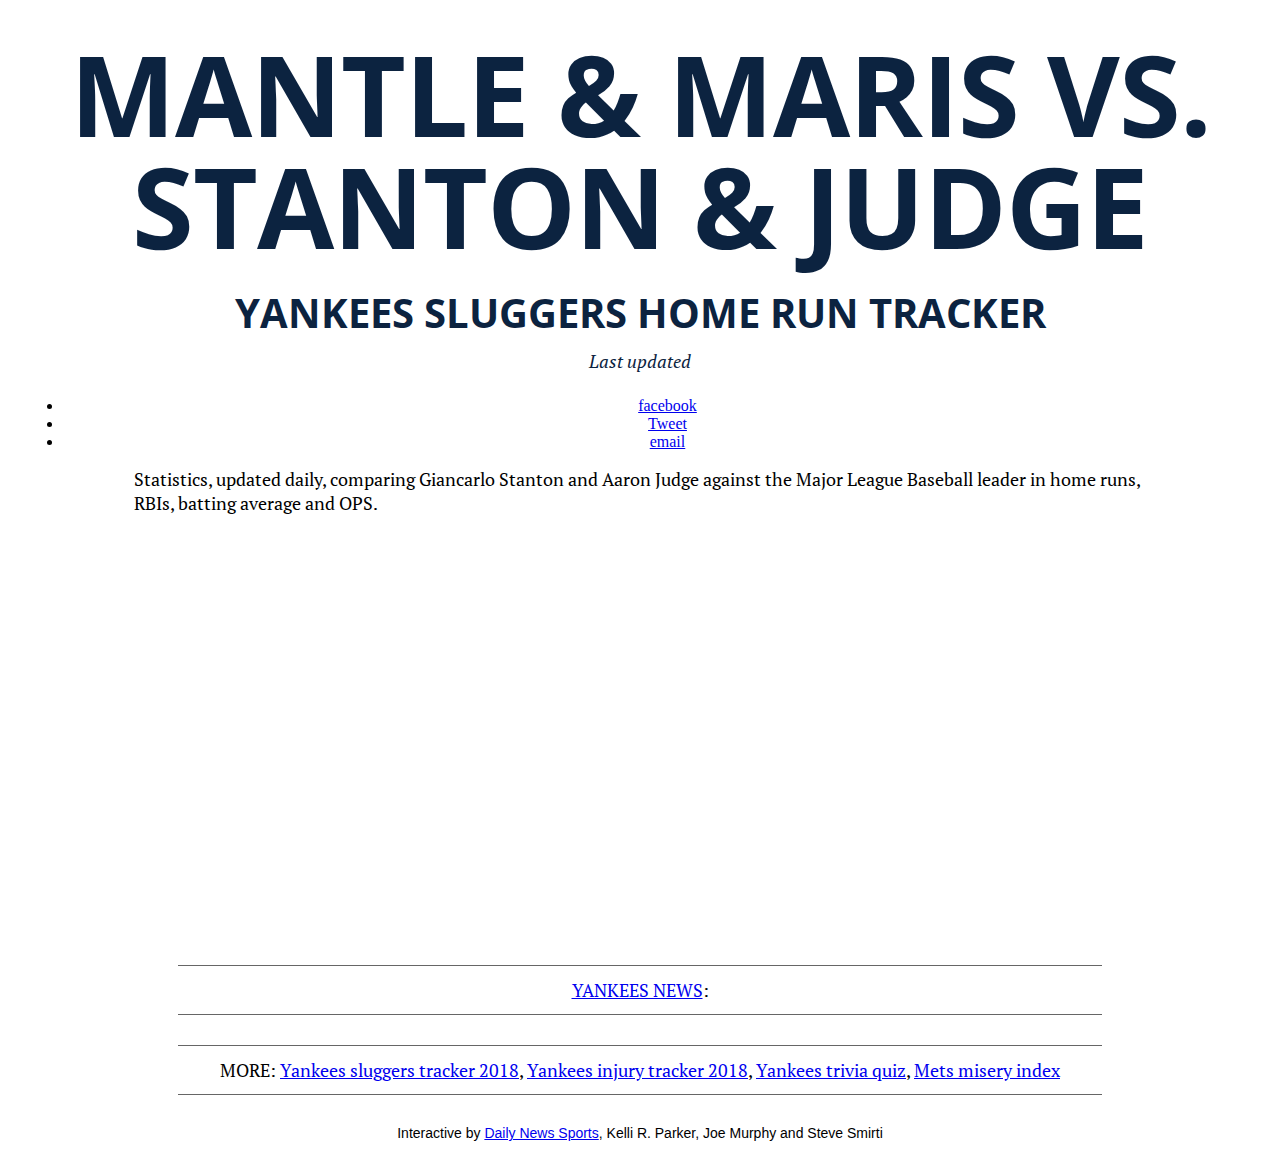
==== www/roger-maris-mickey-mantle-vs-giancarlo-stanton-aaron-judge/index.html @ c8d68eed "Isolate some of the Maris-Mantle-specific caption stuff." ====
<!DOCTYPE HTML>
<html lang="en">
<head>
    <title>Mickey Mantle and Roger Maris vs. Giancarlo Stanton and Aaron Judge: Yankees sluggers home run tracker</title>
    <link rel="icon" type="image/png" href="http://interactive.nydailynews.com/favicons.png">
    <meta charset="utf-8" />
    <meta name="viewport" content="width=device-width,initial-scale=1" />
    <meta name="apple-mobile-web-app-capable" content="yes" />
    <meta name="apple-mobile-web-app-status-bar-style" content="black" />
    <meta name="format-detection" content="telephone=no" />
    <meta http-equiv="X-UA-Compatible" content="IE=Edge" />

    <!-- Titles -->
    <meta property="og:title" content='Mantle and Maris vs. Stanton and Judge' />
    <meta name="twitter:title" content='Mantle and Maris vs. Stanton and Judge' />

    <!-- Descriptions -->
    <meta name="description" content="UPDATED DAILY. Will Aaron Judge and Giancarlo Stanton hit more home runs than Mickey Mantle and Roger Maris combined for in 1961?" />
    <meta property="og:description" content="UPDATED DAILY. Will Aaron Judge and Giancarlo Stanton hit more home runs than Mickey Mantle and Roger Maris combined for in 1961?" />
    <meta name="twitter:description" content="UPDATED DAILY. Will Aaron Judge and Giancarlo Stanton hit more home runs than Mickey Mantle and Roger Maris combined for in 1961?" />

    <!-- KEYWORD -->
    <meta name="keywords" content="Mickey Mantle,Roger Maris,Aaron Judge,Giancarlo Stanton,MLB,New York Yankees,1961 Yankees,home runs" />

    <!-- LINK -->
    <link rel="canonical" href="http://interactive.nydailynews.com/project/yankees-sluggers-tracker/roger-maris-mickey-mantle-vs-giancarlo-stanton-aaron-judge/">
    <meta property="og:url" content="http://interactive.nydailynews.com/project/yankees-sluggers-tracker/roger-maris-mickey-mantle-vs-giancarlo-stanton-aaron-judge/" />
    <meta name="twitter:url" content="http://interactive.nydailynews.com/project/yankees-sluggers-tracker/roger-maris-mickey-mantle-vs-giancarlo-stanton-aaron-judge/" />

    <!-- THUMBNAIL IMAGE-->
    <meta property="og:image" content="http://interactive.nydailynews.com/project/yankees-sluggers-tracker/img/roger-maris-and-mickey-mantle.jpg" />
    <meta name="twitter:image" content="http://interactive.nydailynews.com/project/yankees-sluggers-tracker/img/roger-maris-and-mickey-mantle.jpg" />
    <meta name="twitter:image:alt" content="A composite photo of New York Yankees players Aaron Judge and Giancarlo Stanton with the words 'YANKEES SLUGGERS TRACKER' overlaid." />
    <meta property="og:image:width" content="1024" />
    <meta property="og:image:height" content="512" />

    <!-- PARSELY -->
    <script type="application/ld+json">
        {
            "@context": "http://schema.org",
            "@type": "NewsArticle",
            "headline": "Mantle and Maris vs. Stanton and Judge",
            "url": "http://interactive.nydailynews.com/project/yankees-sluggers-tracker/roger-maris-mickey-mantle-vs-giancarlo-stanton-aaron-judge/",
            "thumbnailUrl": "http://interactive.nydailynews.com/project/yankees-sluggers-tracker/img/roger-maris-and-mickey-mantle.jpg",
            "dateCreated": "2018-06-01T09:00:00Z",
            "articleSection": "Yankees",
            "creator": ["Interactive Project","Joe Murphy"],
            "keywords": ["interactive project","interactive","aaron judge","yankees","sports","giancarlo stanton","mlb","mickey mantle","roger maris"]
        }
    </script>

    <!-- NO NEED TO FILL -->
    <meta name="twitter:card" content="summary_large_image">
    <meta name="twitter:site" content="@nydailynews">
    <meta name="twitter:creator" content="@nydni">
    <meta name="decorator" content="responsive" />
    <meta name="nydn_section" content="NY Daily News" />
    <meta name="msvalidate.01" content="02916AAC0DA8B068EFE01D721E03ED7E" />
    <meta name="p:domain_verify" content="78efe4f5c9935744af497772f68a0ee7" />
    <meta property="fb:app_id" content="107464888913" />
    <meta property="fb:admins" content="1594068001" />
    <meta property="fb:pages" content="268914272540" />
    <meta property="og:type" content="article" />
    <meta property="og:site_name" content="NY Daily News" />
    <meta property="article:publisher" content="https://www.facebook.com/NYDailyNews/" />
    <meta name="localeCountry" content="US"/>
    <meta name="localeLanguage" content="en" />

    <link rel="stylesheet" href="//interactive.nydailynews.com/nydn/c/rh.css">
    <link rel="stylesheet" href="../css/style.css?v2018">
    <link rel="stylesheet" href="../css/emoji.css">
    <link rel="stylesheet" href="//fonts.googleapis.com/css?family=Open+Sans+Condensed:300,700|PT+Serif">
    <script data-main="//interactive.nydailynews.com/nydn/js/rh.js?r=20170405001" src="//interactive.nydailynews.com/nydn/js/require.js?r=2016LIST" defer></script>
    <script src="//assets.adobedtm.com/4fc527d6fda921c80e462d11a29deae2e4cf7514/satelliteLib-c91fdc6ac624c6cbcd50250f79786de339793801.js"></script>
    
    <script>
        var nydn = nydn || {
            "section": "NYDailyNews",
            "subsection": "news",
            "template": "article",
            "revision": "201609014009",
            "bidder": { contains: function() {} },
            "targetPath": document.location.pathname
        };
        var nydnDO = [ { 
            'title':'xxxMantle and Maris vs. Stanton and Judgexxx', 
            'link':'http://interactive.nydailynews.com/project/yankees-sluggers-tracker/roger-maris-mickey-mantle-vs-giancarlo-stanton-aaron-judge/', 
            'p_type':'interactive', 
            'section':'interactive' 
        }];
    </script>
    
    <!-- ADS-START -->
    <script onload="nydn_ads('one');" src="/includes/template/template.js"></script>
    <!-- ADS-END -->

    <script>var nav_params = {section: 'yankees', url: 'http://www.nydailynews.com/sports/baseball/yankees'};</script>
    <script src="/library/vendor-nav/vendor-include.js" defer></script>
</head>

<body id="nydailynews" data-section="nydailynews" data-subsection="NY Daily News">

<!-- SITEHEADER-START -->
<header id="templateheader"></header>
<!-- SITEHEADER-END -->

<!-- CONTENT-START -->
<style>
article {
    background: none;
}
article h1, article h1 + h2, #stats p.datestamp, p.datestamp  {
    color: #0C2340;
}
</style>
<main>
    <article>
        <h1>Mantle &amp; Maris <span>vs.</span> Stanton &amp; Judge</h1>
        <h2>Yankees sluggers home run tracker</h2>
        <p class="datestamp"><em>Last updated <time></time></em></p>
        <div style="margin-left: 15px;">
            <ul class="ra-share" id="ra-share-top" style="text-align: center;">
                <li class="rt-share-f"><a target="_blank" href="https://www.facebook.com/sharer/sharer.php?u=http://interactive.nydailynews.com/project/yankees-sluggers-tracker/roger-maris-mickey-mantle-vs-giancarlo-stanton-aaron-judge/">facebook</a> </li>
                <li class="ra-share-t"> <a target="_blank" href="https://twitter.com/intent/tweet?text=&url=http://interactive.nydailynews.com/project/yankees-sluggers-tracker/roger-maris-mickey-mantle-vs-giancarlo-stanton-aaron-judge/&via=NYDNsports&related=NYDNsports,NYDNi" id="twitterlink">Tweet</a></li>
                <li class="ra-share-e"> <a href="mailto:?subject=Mantle and Maris vs. Stanton and Judge&body=http://interactive.nydailynews.com/project/yankees-sluggers-tracker/roger-maris-mickey-mantle-vs-giancarlo-stanton-aaron-judge/">email</a> </li>
            </ul>
        </div>

        <section id="standalone-chart">
            <p>
                Statistics, updated daily, comparing Giancarlo Stanton and Aaron Judge against the Major League Baseball leader in
                home runs, RBIs, batting average and OPS.
            </p>
            <figure>
                <svg id="daily"></svg>
                <figcaption id="daily-blurb"></figcaption>
            </figure>
        </section>

        <p class="latest-news"><a href="http://www.nydailynews.com/sports/baseball/yankees">YANKEES NEWS</a>: <strong id="latest-news-headline"></strong></p>
        <script onload="document.getElementById('latest-news-headline').innerHTML=hed;" src="//interactive.nydailynews.com/feeds/tag-yankees-1.js"></script>

        <p class="latest-news">
            MORE:
            <a href="../">Yankees sluggers tracker 2018</a>,
            <a href="http://www.nydailynews.com/sports/baseball/yankees/yankees-injury-tracker-2018-article-1.3926317">Yankees injury tracker 2018</a>,
            <a href="http://interactive.nydailynews.com/2015/04/yankee-trivia/">Yankees trivia quiz</a>,
            <a href="http://interactive.nydailynews.com/project/mets-misery-index/">Mets misery index</a>
        </p>

        <p class="byline deemphasize">
            Interactive by <a href="http://www.nydailynews.com/sports">Daily News Sports</a>, Kelli R. Parker, Joe Murphy and Steve Smirti
        </p>
    </article>
</main>

<script>
function load_chart() { chrt.on_load(); }
</script>
<script src="//interactive.nydailynews.com/js/d3/d3.v4.min.js"></script>
<script onload="chrt.type='maris-mantle'; chrt.init('2018', { pathing: '../' });" src="../js/app.js?v20180509c"></script>

<!-- CONTENT-END -->

<!-- FOOTER-START -->
<footer id="templatefooter"></footer>
<!-- FOOTER-END -->
<div id="ra-bp">
    <section id="rao"><div id="rao-close"></div> <div id="rao-wrap"></div> </section>
</div>
<div id="r-scripts">
    <div id="parsely-root" style="display: none">
        <span id="parsely-cfg" data-parsely-site="nydailynews.com"></span>
    </div>
    <div class="r-ad">
        <div id="div-gpt-ad-x100">
        </div>
    </div>
</div>
</body>
</html>
---- www/css/style.css ----
article h1, article h2, article h3, article h4, article h5, article button {
    font-family: 'Open Sans Condensed', sans-serif;
	font-display: optional;
    color: #333;
    text-rendering: optimizeLegibility;
}

article h1 {
    font-size: 7em;
    line-height: 1em;
    text-transform: uppercase;
    margin: 0 auto 8px;
    text-align: center;
    color: #ffffff;
    letter-spacing: -1px;
    padding-top: 30px;
}
article h1 + h2 {
    color: white;
    line-height: 36px;
    margin-bottom: 10px;
}

.intro p {
    font: normal 20px 'PT Serif', serif;
	font-display: optional;
    text-align: left;
    line-height: 30px;
    color: #ffffff;
}

p.byline {
    font: normal 14px "Open Sans", sans-serif;
	font-display: optional;
    width: 90%;
    margin: auto;
    text-align: center;
}

.center {
    text-align: center;
    margin: auto;
    margin-bottom: 10px;
}

.hide {
    display: none;
}

.ad {
    margin: 10px auto;
}

article {
    background-image: url('../img/slugger-bg.jpg');
    background-size: contain;
    background-repeat: no-repeat;
    margin: auto;
    float: none;
    text-align: center;
}

.latest-news {
    text-align: center;
    border-top: 1px solid #666;
    border-bottom: 1px solid #666;
    max-width: 900px;
    margin: 30px auto;
    padding: 12px;
}

.grid-wrapper {
    margin: 0 auto;
    display: -ms-grid;
    display: grid;
    -ms-grid-columns: 1fr 1fr 1fr;
    grid-columns: 1fr 1fr 1fr;
    grid-template-columns: repeat(3, 1fr);
    grid-auto-rows: minmax(10px, auto);
    width: 100%;
}

.intro {
    -ms-grid-column: 1;
    grid-column: 1 / 4;
    -ms-grid-row: 1;
    grid-row: 1;
    margin: 30px auto;
    margin-bottom: 0;
    max-width: 600px;
}

#stats p, figcaption {
    font-family: 'PT Serif', serif;
	font-display: optional;
    font-size: 25px;
    line-height: 45px;
    text-align: left;
    margin-bottom: 30px;
    width: 100%;
}

figcaption {
    width: 80%;
    max-width: 800px;
    margin-left: auto;
    margin-right: auto;
    line-height: 30px;
}
i.em span { display: none; }
.em-comet {
    transform: rotate(270deg) scaleX(-1);
}
.large { font-size: 150%; }
.nowrap { white-space: nowrap; }

.left {
    -ms-grid-column: 1;
    grid-column: 1;
    -ms-grid-row: 2;
    grid-row: 2;
}

.center-text {
    -ms-grid-column: 2;
    grid-column: 2;
    -ms-grid-row: 2;
    grid-row: 2;
    align-self: center;
    padding: 30px;
    background-color: #ccc;
    border: 5px solid white;
    box-shadow: 0px 0px 25px 5px #0C2340;
    -webkit-box-shadow: 0px 0px 25px 5px #0C2340;
    -moz-box-shadow: 0px 0px 25px 5px #0C2340;
    margin-bottom: 20px;
}

article h2 {
    font-size: 40px;
    text-transform: uppercase;
    margin-bottom: 30px;
    color: #0C2340;
}
.red {
    color: #cc0000;
}

table.stats {
    width: 100%;
    margin: auto;
}

table.stats tr.gap {
    border-top: 20px solid #ccc;
}

article td, article thead th {
    padding: 5px;
    border-bottom: 1px solid white;
    font: normal 18px 'PT Serif', serif;
    vertical-align: middle;
}

article tbody th {
    width: 130px;
    font: bold 17px 'Open Sans Condensed', sans-serif;
    background-color: #0C2340;
    color: #fff;
    text-transform: uppercase;
    border-bottom: solid 1px white;
    vertical-align: middle;
}

article p {
    font: normal 18px 'PT Serif', serif;
    text-align: left;
    margin: auto;
    margin-bottom: 10px;
    width: 80%;
}
article #gamer p {
    text-transform: none;
    line-height: 28px;
}

#stats p.datestamp, p.datestamp {
    color: #aaa;
    text-align: center;
	line-height: 40px;
}

.right {
    -ms-grid-column: 3;
    grid-column: 3;
    -ms-grid-row: 2;
    grid-row: 2;
}

/*--------- CHART STYLES ---------*/
section#bottom-chart {
    background-color: white;
    -ms-grid-column: 1 / 4;
    grid-column: 1 / 4;
    -ms-grid-row: 3;
    grid-row: 3;
}
section#bottom-chart h2 {
    margin-top: 50px;
}
section svg#daily {
    margin: auto;
    width: 80%;
    height: 400px;
}
figure button.active {
    background-color: #CCF;
}
figure button {
    border: 1px solid #999;
    text-transform: uppercase;
    font-size: 200%;
    font-weight: bold;
    margin: 5px 10px;
}
/*--------- HANDHELD ---------*/

@media only screen and (min-width: 250px) and (max-width: 310px) {
    article h1 + h2 {
        color: #0C2340;
    }
}
@media only screen and (min-width: 250px) and (max-width: 727px) {

    article p {
        width: 100%;
    }
    #bottom-chart p, figcaption {
        margin: 10px;
    }
    .grid-wrapper{
        display: block;
    }

    .intro {
        margin: 0;
        padding-top: 10px;
    }

    article h1 {
        font-size: 6em;
        line-height: 0.9em;
        color: #FFF;
        -webkit-text-stroke: 2px #c01d1f;
        letter-spacing: -4px;
    }

    .left, .right {
        display: none;
    }

    .center-text {
        margin-top: 10px;
        padding: 15px;
        box-shadow: none;
        border: none;
    }

    section#stats.center-text p {
        font-size: 20px;
        line-height: 40px;
    }

    table.stats {
        table-layout: fixed;
    }

    .stats th {
        padding: 3px;
    }

    section#bottom-chart h2 {
        line-height: 1em;
    }

    section#bottom-chart p {
        margin: 10px;
    }

    section svg#daily {
        margin-left: -30px;
        width: 100%;
    }
}

/*--------- TABLET ---------*/

@media only screen and (min-width: 728px) and (max-width: 1100px) {

    article h1 {
        margin-bottom: 0;
    }

    article h1, article h1 + h2 {
        -webkit-text-stroke: 2px #c01d1f;
    }

    .left {
        grid-column: 1;
        grid-row: 2;
    }
    .right { 
        grid-column: 3;
        grid-row: 2;
    }

    .center-text {
        grid-column: 1 / 4;
        grid-row: 3;
        margin: -350px 50px 20px 50px;
    }

    table.stats {
        width: 75%;
        table-layout: fixed;
    }

    .stats th {
        width: 175px;
        padding: 3px;
    }

    section#bottom-chart {
        grid-row: 4;
    }
}
#rh-subnav { display: none; }
---- www/css/emoji.css ----
.em,.em-svg{height:1.5em;width:1.5em;background-position:center;background-repeat:no-repeat;background-size:contain;display:inline-block;vertical-align:middle}
.em-dart{background-image:url("https://twemoji.maxcdn.com/2/72x72/1f3af.png")}
.em-dart.em-svg{background:url("https://twemoji.maxcdn.com/2/72x72/1f3af.png");background-image:url("https://twemoji.maxcdn.com/2/svg/1f3af.svg"),none}
.em-arrow_right{background-image:url("https://twemoji.maxcdn.com/2/72x72/27a1.png")}
.em-arrow_right.em-svg{background:url("https://twemoji.maxcdn.com/2/72x72/27a1.png");background-image:url("https://twemoji.maxcdn.com/2/svg/27a1.svg"),none}
.em-arrow_left{background-image:url("https://twemoji.maxcdn.com/2/72x72/2b05.png")}
.em-arrow_left.em-svg{background:url("https://twemoji.maxcdn.com/2/72x72/2b05.png");background-image:url("https://twemoji.maxcdn.com/2/svg/2b05.svg"),none}
.em-stadium{background-image:url("https://twemoji.maxcdn.com/2/72x72/1f3df.png")}
.em-stadium.em-svg{background:url("https://twemoji.maxcdn.com/2/72x72/1f3df.png");background-image:url("https://twemoji.maxcdn.com/2/svg/1f3df.svg"),none}
.em-baseball{background-image:url("https://twemoji.maxcdn.com/2/72x72/26be.png")}
.em-baseball.em-svg{background:url("https://twemoji.maxcdn.com/2/72x72/26be.png");background-image:url("https://twemoji.maxcdn.com/2/svg/26be.svg"),none}
.em-volcano{background-image:url("https://twemoji.maxcdn.com/2/72x72/1f30b.png")}
.em-volcano.em-svg{background:url("https://twemoji.maxcdn.com/2/72x72/1f30b.png");background-image:url("https://twemoji.maxcdn.com/2/svg/1f30b.svg"),none}
.em-male-judge{background-image:url("https://twemoji.maxcdn.com/2/72x72/1f468-200d-2696-fe0f.png")}
.em-male-judge.em-svg{background:url("https://twemoji.maxcdn.com/2/72x72/1f468-200d-2696-fe0f.png");background-image:url("https://twemoji.maxcdn.com/2/svg/1f468-200d-2696-fe0f.svg"),none}
.em-comet{background-image:url("https://twemoji.maxcdn.com/2/72x72/2604.png")}
.em-comet.em-svg{background:url("https://twemoji.maxcdn.com/2/72x72/2604.png");background-image:url("https://twemoji.maxcdn.com/2/svg/2604.svg"),none}
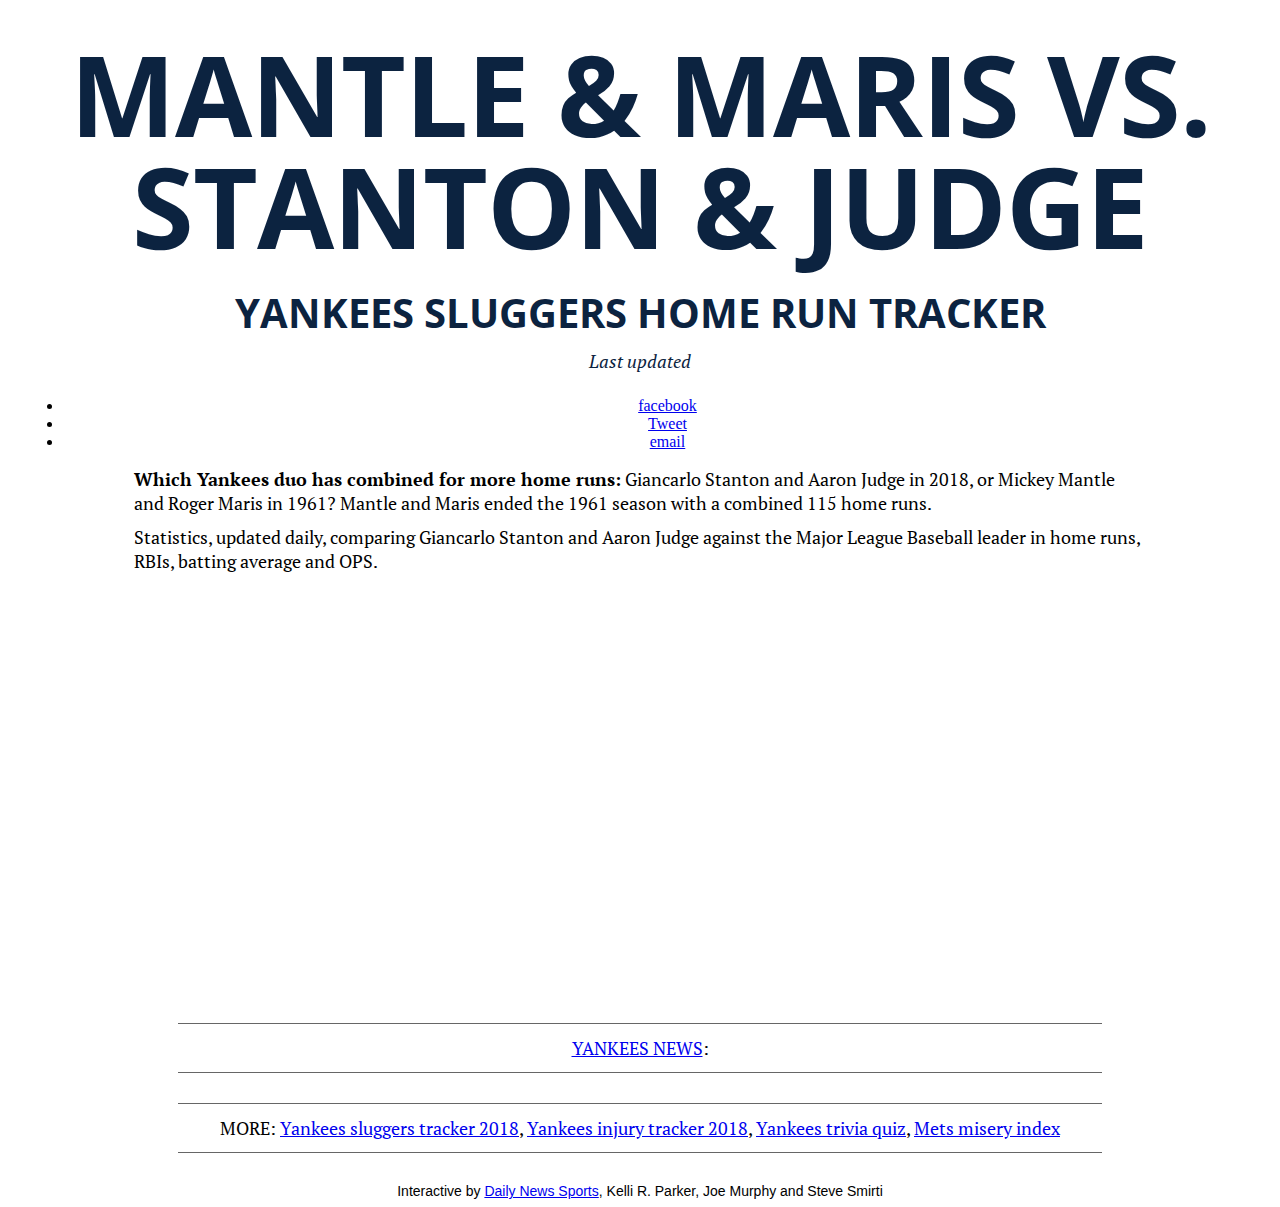
==== commit 726357bd: "Improve the caption" ====
--- a/www/roger-maris-mickey-mantle-vs-giancarlo-stanton-aaron-judge/index.html
+++ b/www/roger-maris-mickey-mantle-vs-giancarlo-stanton-aaron-judge/index.html
@@ -126,6 +126,11 @@
             </ul>
         </div>
 
+        <p>
+            <strong>Which Yankees duo has combined for more home runs:</strong>
+            Giancarlo Stanton and Aaron Judge in 2018, or Mickey Mantle and Roger Maris in 1961?
+            Mantle and Maris ended the 1961 season with a combined 115 home runs.
+        </p>
         <section id="standalone-chart">
             <p>
                 Statistics, updated daily, comparing Giancarlo Stanton and Aaron Judge against the Major League Baseball leader in
@@ -154,9 +159,6 @@
     </article>
 </main>
 
-<script>
-function load_chart() { chrt.on_load(); }
-</script>
 <script src="//interactive.nydailynews.com/js/d3/d3.v4.min.js"></script>
 <script onload="chrt.type='maris-mantle'; chrt.init('2018', { pathing: '../' });" src="../js/app.js?v20180509c"></script>
 
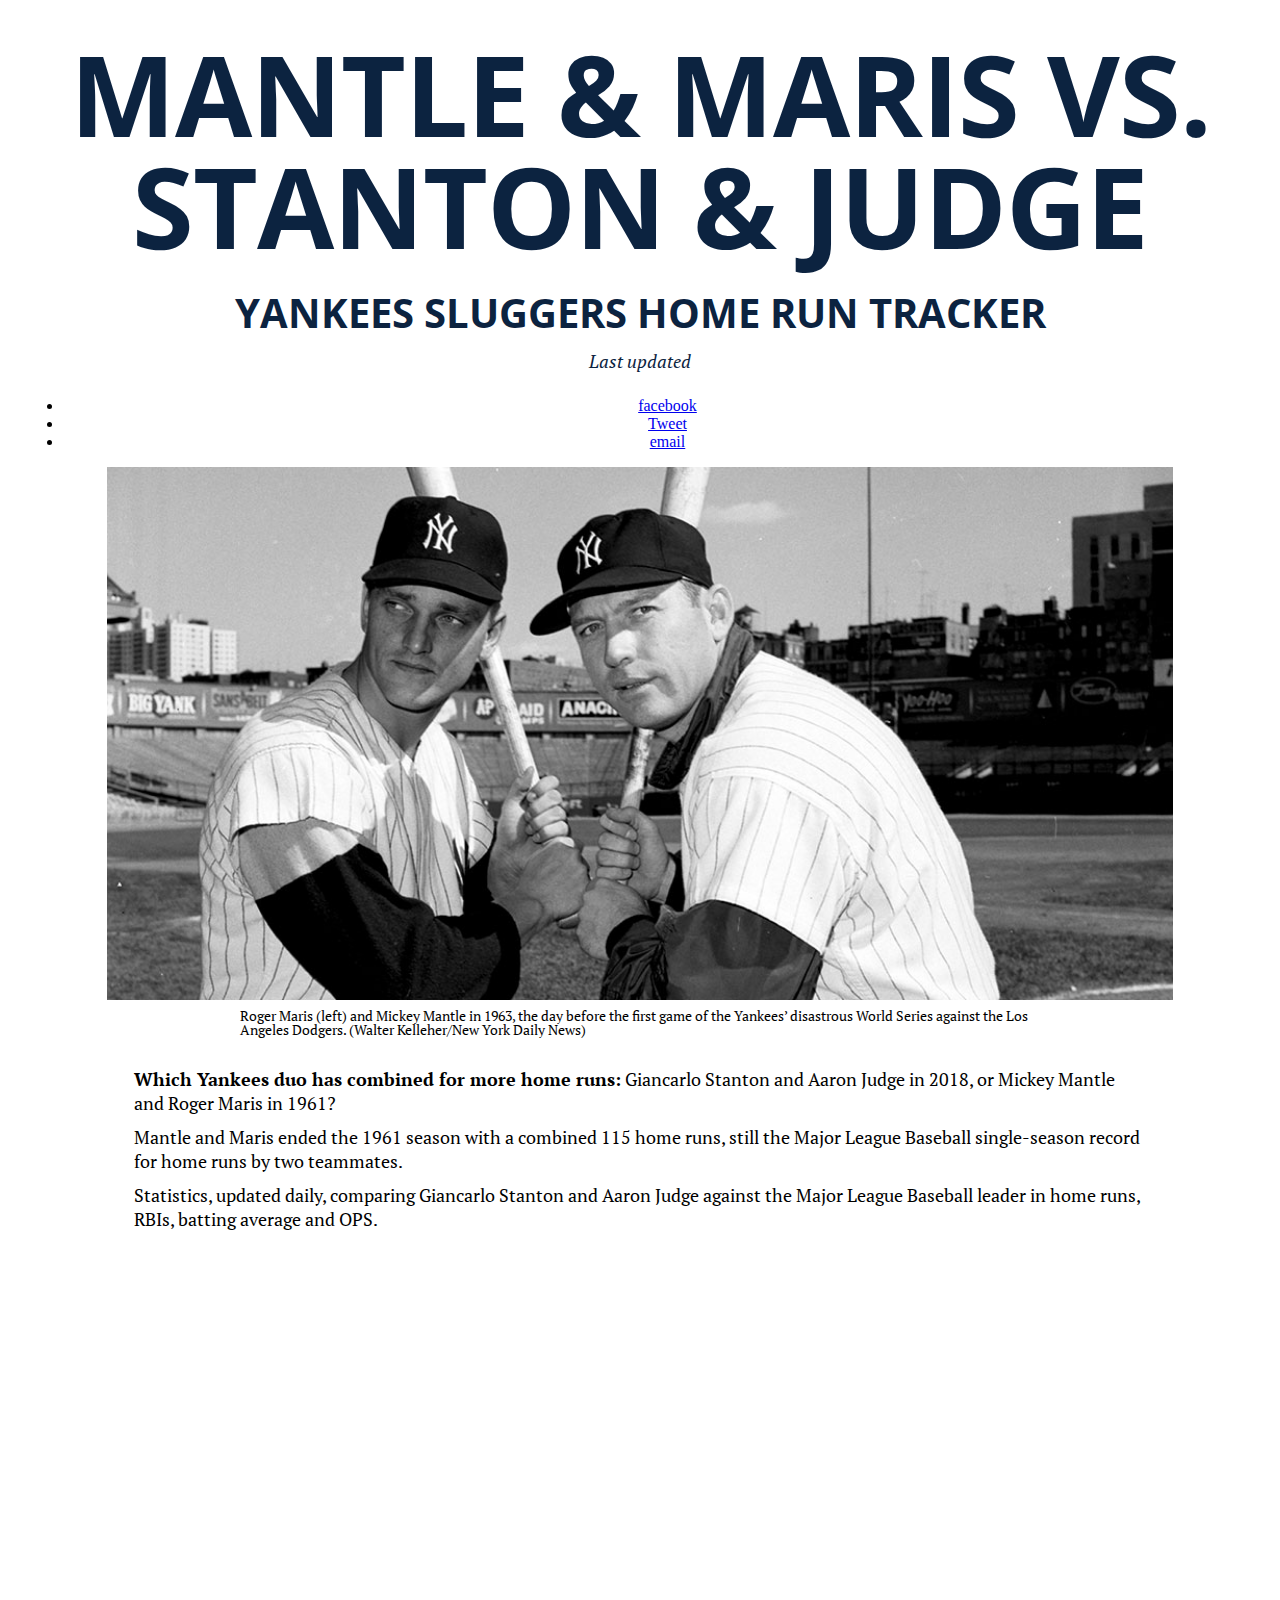
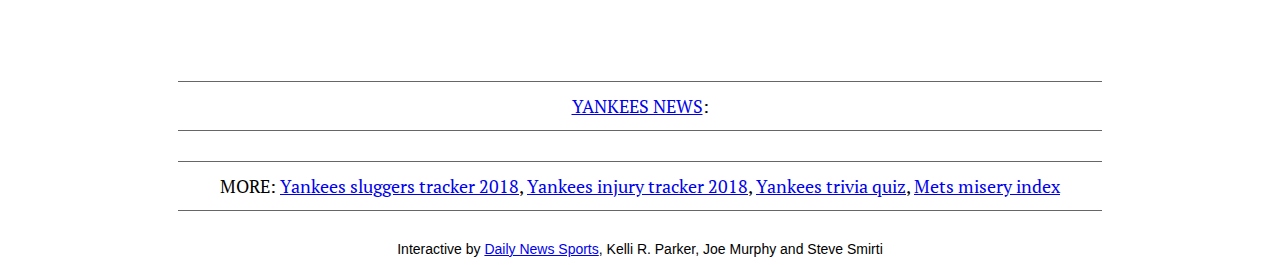
==== commit 7b79da0a: "Add photo fix some CSS" ====
--- a/www/roger-maris-mickey-mantle-vs-giancarlo-stanton-aaron-judge/index.html
+++ b/www/roger-maris-mickey-mantle-vs-giancarlo-stanton-aaron-judge/index.html
@@ -111,6 +111,15 @@
 }
 article h1, article h1 + h2, #stats p.datestamp, p.datestamp  {
     color: #0C2340;
+    -webkit-text-stroke: 0;
+}
+@media only screen and (min-width: 250px) and (max-width: 727px) {
+
+    article p {
+        width: 90%;
+        margin-left: auto;
+        margin-right: auto;
+    }
 }
 </style>
 <main>
@@ -125,11 +134,17 @@
                 <li class="ra-share-e"> <a href="mailto:?subject=Mantle and Maris vs. Stanton and Judge&body=http://interactive.nydailynews.com/project/yankees-sluggers-tracker/roger-maris-mickey-mantle-vs-giancarlo-stanton-aaron-judge/">email</a> </li>
             </ul>
         </div>
+        <figure>
+            <img src="../img/roger-maris-and-mickey-mantle.jpg" alt="A photo of Roger Maris and Mickey Mantle at Yankee Stadium in 1963">
+            <figcaption>Roger Maris (left) and Mickey Mantle in 1963, the day before the first game of the Yankees’ disastrous World Series against the Los Angeles Dodgers. <span>(Walter Kelleher/New York Daily News)</span></figcaption>
+        </figure>
 
         <p>
             <strong>Which Yankees duo has combined for more home runs:</strong>
             Giancarlo Stanton and Aaron Judge in 2018, or Mickey Mantle and Roger Maris in 1961?
-            Mantle and Maris ended the 1961 season with a combined 115 home runs.
+        </p>
+        <p>
+            Mantle and Maris ended the 1961 season with a combined 115 home runs, still the Major League Baseball single-season record for home runs by two teammates.
         </p>
         <section id="standalone-chart">
             <p>
@@ -160,7 +175,7 @@
 </main>
 
 <script src="//interactive.nydailynews.com/js/d3/d3.v4.min.js"></script>
-<script onload="chrt.type='maris-mantle'; chrt.init('2018', { pathing: '../' });" src="../js/app.js?v20180509c"></script>
+<script onload="chrt.type='maris-mantle'; chrt.init('2018', { pathing: '../' });" src="../js/app.js?v20180530"></script>
 
 <!-- CONTENT-END -->
 
--- a/www/css/style.css
+++ b/www/css/style.css
@@ -229,6 +229,9 @@
     article h1 + h2 {
         color: #0C2340;
     }
+    #stats p.datestamp, p.datestamp {
+        color: #333;
+    }
 }
 @media only screen and (min-width: 250px) and (max-width: 727px) {
 
@@ -236,7 +239,7 @@
         width: 100%;
     }
     #bottom-chart p, figcaption {
-        margin: 10px;
+        margin: 10px auto;
     }
     .grid-wrapper{
         display: block;
@@ -335,3 +338,13 @@
     }
 }
 #rh-subnav { display: none; }
+
+article > figure img {
+    width: 90%;
+    margin: 0 auto;
+}
+article > figure figcaption {
+    font-size: 14px;
+    line-height: 14px;
+    margin-top: 5px;
+}
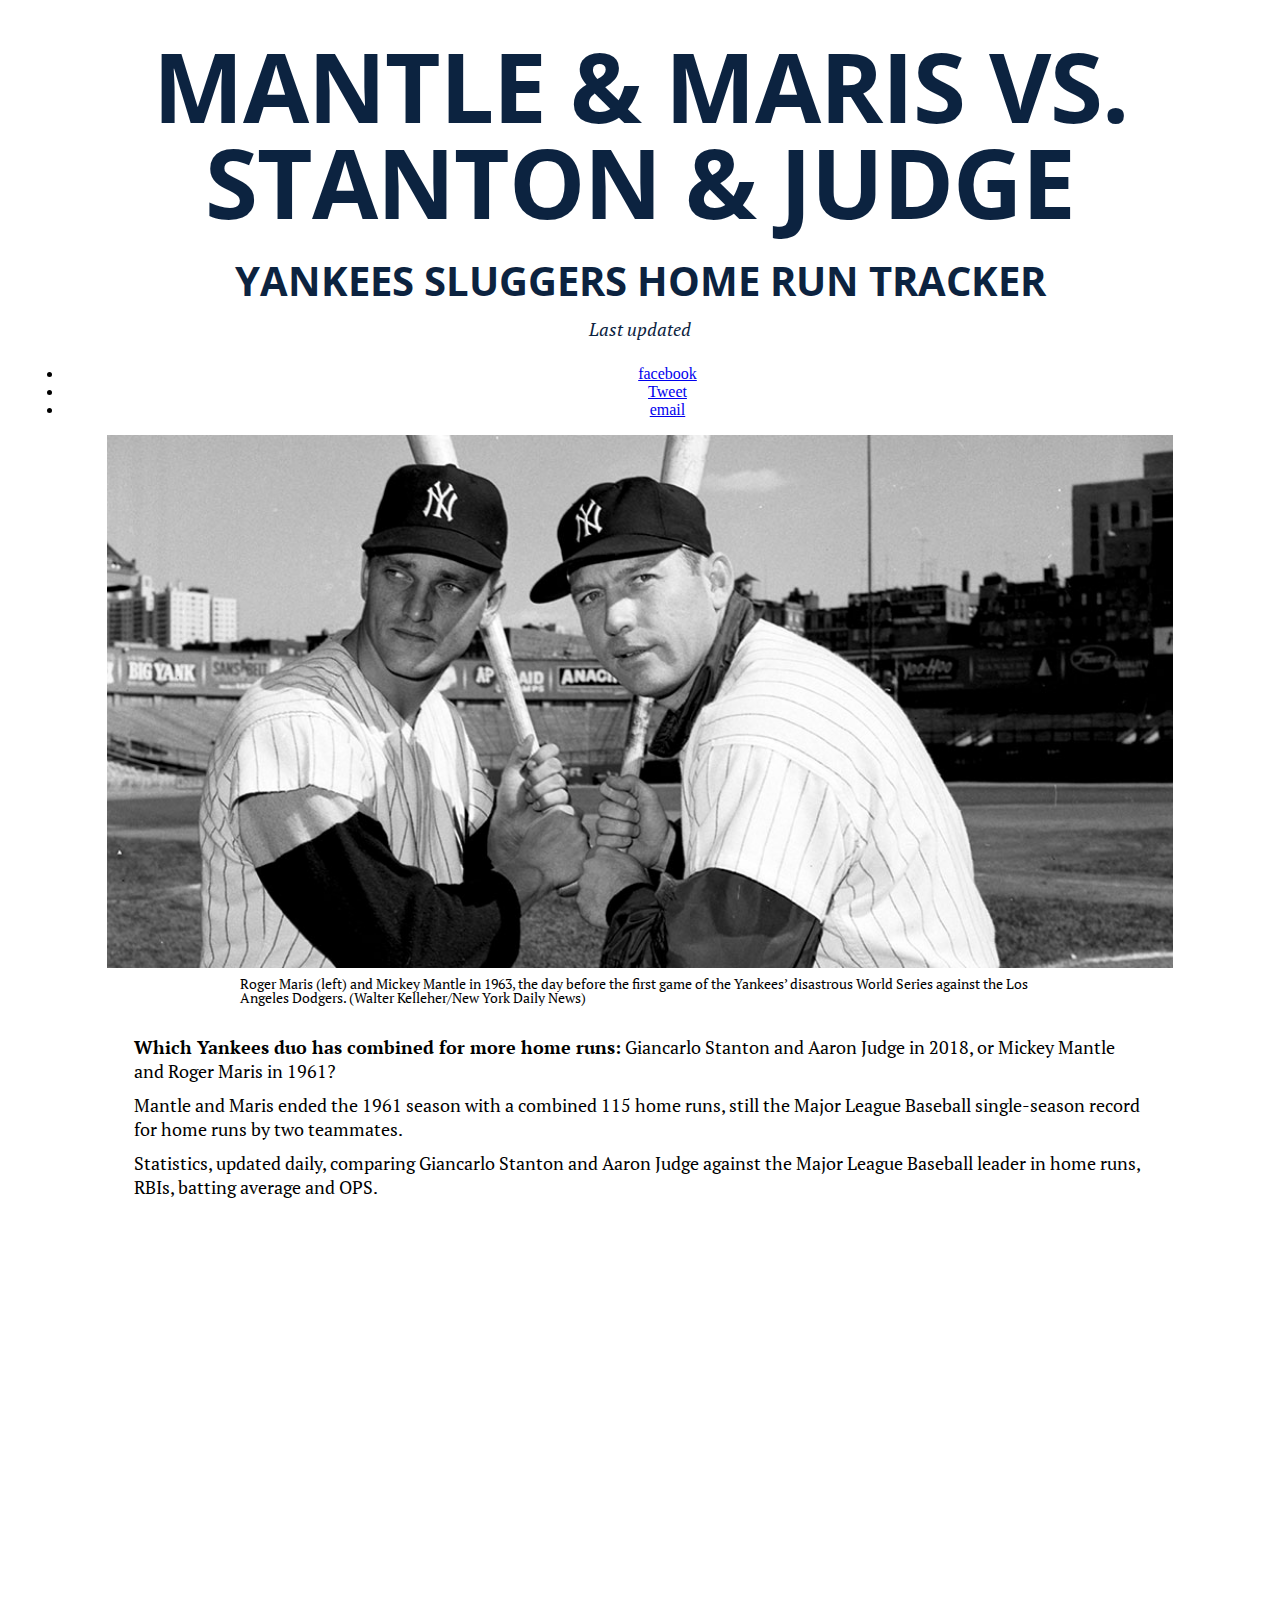
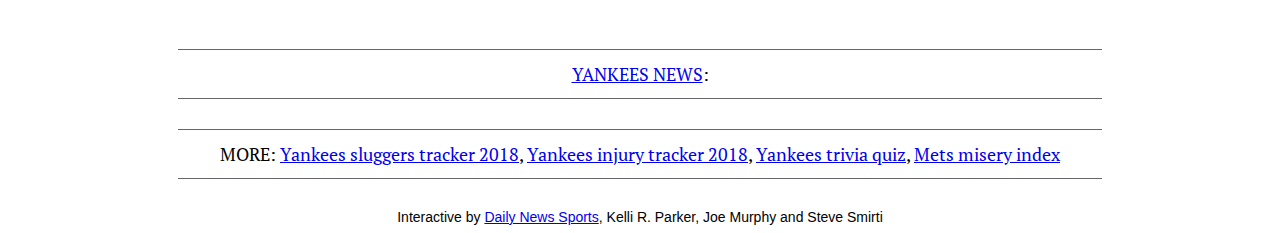
==== commit 4c6ffd8f: "Fix Mantle h1 font size" ====
--- a/www/roger-maris-mickey-mantle-vs-giancarlo-stanton-aaron-judge/index.html
+++ b/www/roger-maris-mickey-mantle-vs-giancarlo-stanton-aaron-judge/index.html
@@ -42,9 +42,9 @@
             "headline": "Mantle and Maris vs. Stanton and Judge",
             "url": "http://interactive.nydailynews.com/project/yankees-sluggers-tracker/roger-maris-mickey-mantle-vs-giancarlo-stanton-aaron-judge/",
             "thumbnailUrl": "http://interactive.nydailynews.com/project/yankees-sluggers-tracker/img/roger-maris-and-mickey-mantle.jpg",
-            "dateCreated": "2018-06-01T09:00:00Z",
+            "dateCreated": "2018-05-30T09:00:00Z",
             "articleSection": "Yankees",
-            "creator": ["Interactive Project","Joe Murphy"],
+            "creator": ["Interactive Project","Joe Murphy","Steve Smirti"],
             "keywords": ["interactive project","interactive","aaron judge","yankees","sports","giancarlo stanton","mlb","mickey mantle","roger maris"]
         }
     </script>
@@ -67,8 +67,7 @@
     <meta name="localeLanguage" content="en" />
 
     <link rel="stylesheet" href="//interactive.nydailynews.com/nydn/c/rh.css">
-    <link rel="stylesheet" href="../css/style.css?v2018">
-    <link rel="stylesheet" href="../css/emoji.css">
+    <link rel="stylesheet" href="../css/style.css?v201805">
     <link rel="stylesheet" href="//fonts.googleapis.com/css?family=Open+Sans+Condensed:300,700|PT+Serif">
     <script data-main="//interactive.nydailynews.com/nydn/js/rh.js?r=20170405001" src="//interactive.nydailynews.com/nydn/js/require.js?r=2016LIST" defer></script>
     <script src="//assets.adobedtm.com/4fc527d6fda921c80e462d11a29deae2e4cf7514/satelliteLib-c91fdc6ac624c6cbcd50250f79786de339793801.js"></script>
@@ -109,11 +108,17 @@
 article {
     background: none;
 }
+article h1 {
+	font-size: 6em;
+}
 article h1, article h1 + h2, #stats p.datestamp, p.datestamp  {
     color: #0C2340;
     -webkit-text-stroke: 0;
 }
 @media only screen and (min-width: 250px) and (max-width: 727px) {
+	article h1 {
+		font-size: 5em;
+	}
 
     article p {
         width: 90%;
@@ -131,7 +136,7 @@
             <ul class="ra-share" id="ra-share-top" style="text-align: center;">
                 <li class="rt-share-f"><a target="_blank" href="https://www.facebook.com/sharer/sharer.php?u=http://interactive.nydailynews.com/project/yankees-sluggers-tracker/roger-maris-mickey-mantle-vs-giancarlo-stanton-aaron-judge/">facebook</a> </li>
                 <li class="ra-share-t"> <a target="_blank" href="https://twitter.com/intent/tweet?text=&url=http://interactive.nydailynews.com/project/yankees-sluggers-tracker/roger-maris-mickey-mantle-vs-giancarlo-stanton-aaron-judge/&via=NYDNsports&related=NYDNsports,NYDNi" id="twitterlink">Tweet</a></li>
-                <li class="ra-share-e"> <a href="mailto:?subject=Mantle and Maris vs. Stanton and Judge&body=http://interactive.nydailynews.com/project/yankees-sluggers-tracker/roger-maris-mickey-mantle-vs-giancarlo-stanton-aaron-judge/">email</a> </li>
+               <li class="ra-share-e"> <a href="mailto:?subject=Mantle and Maris vs. Stanton and Judge&body=http://interactive.nydailynews.com/project/yankees-sluggers-tracker/roger-maris-mickey-mantle-vs-giancarlo-stanton-aaron-judge/">email</a> </li>
             </ul>
         </div>
         <figure>
@@ -159,6 +164,12 @@
 
         <p class="latest-news"><a href="http://www.nydailynews.com/sports/baseball/yankees">YANKEES NEWS</a>: <strong id="latest-news-headline"></strong></p>
         <script onload="document.getElementById('latest-news-headline').innerHTML=hed;" src="//interactive.nydailynews.com/feeds/tag-yankees-1.js"></script>
+
+		<div class="ad center">
+			<div id='div-gpt-ad-1423507761396-4'>
+				<script> googletag.cmd.push(function() { googletag.display('div-gpt-ad-1423507761396-4'); });</script>
+			</div>
+		</div>
 
         <p class="latest-news">
             MORE:
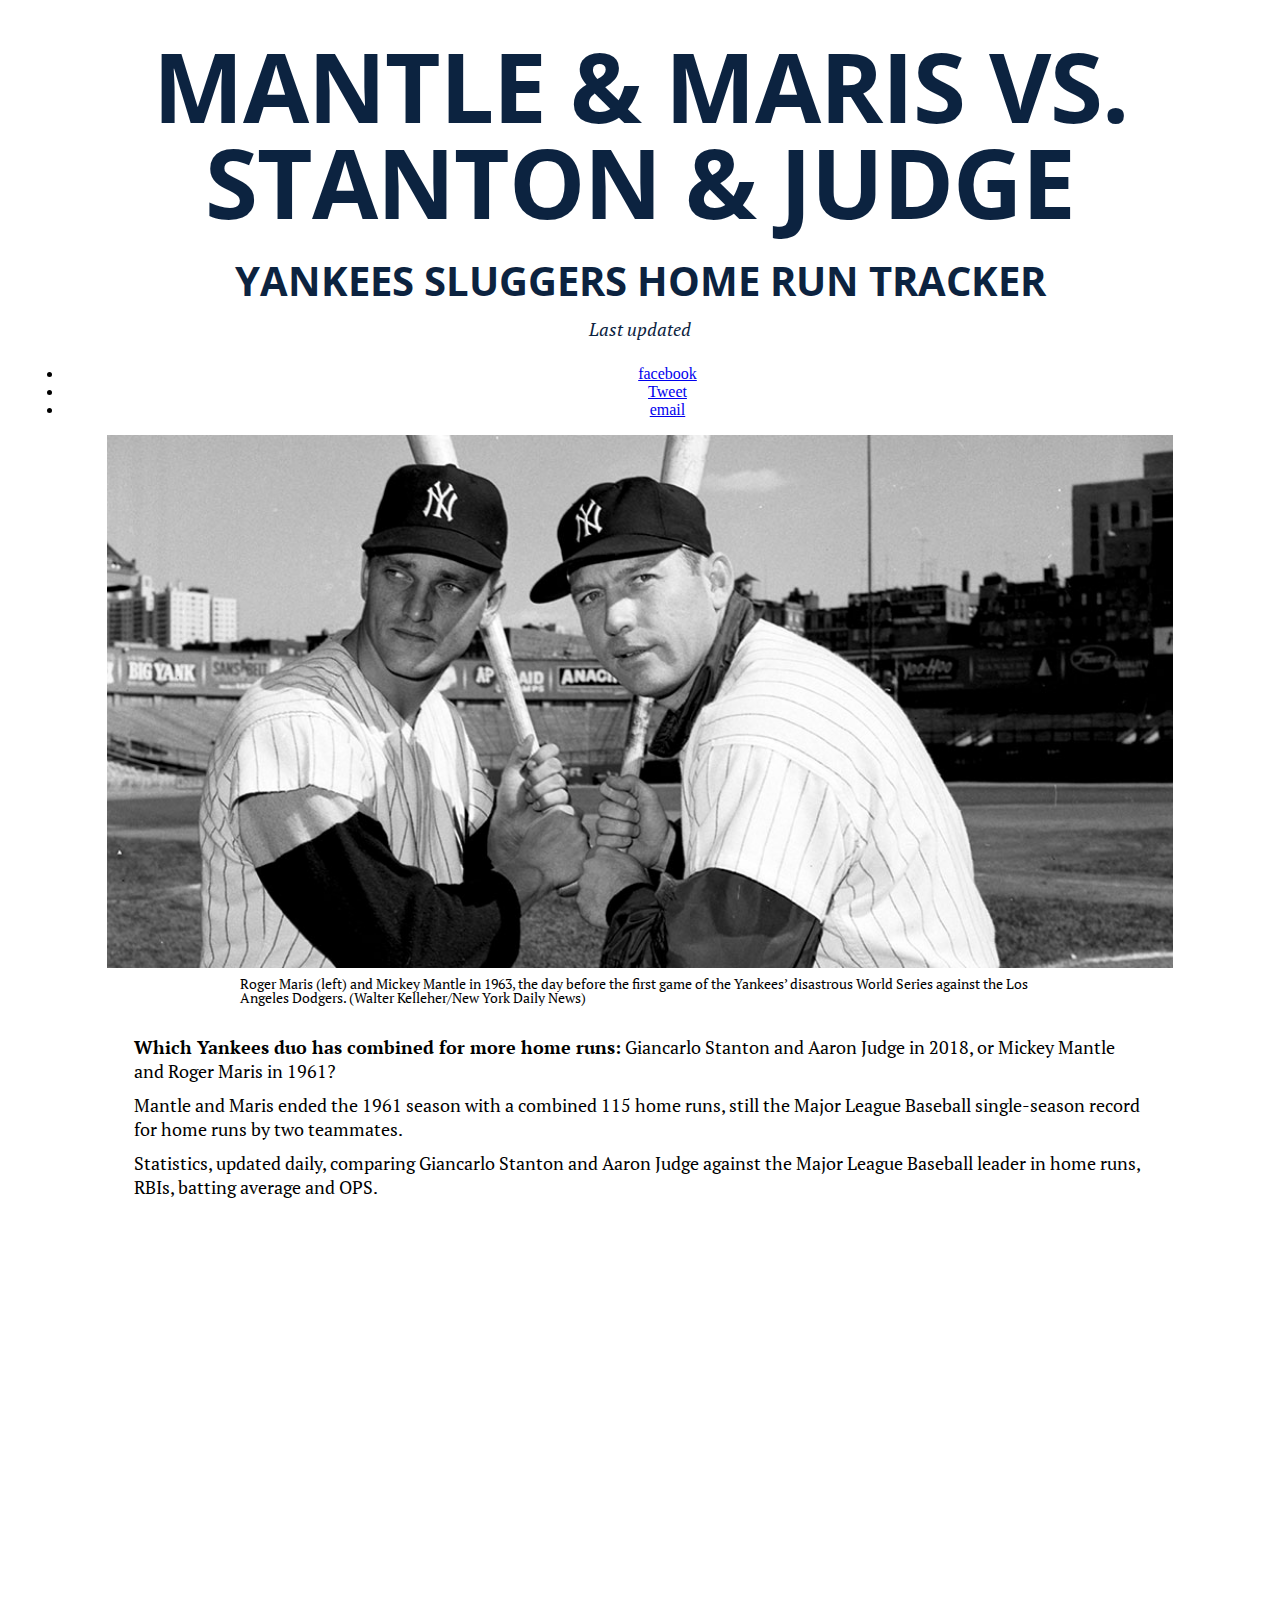
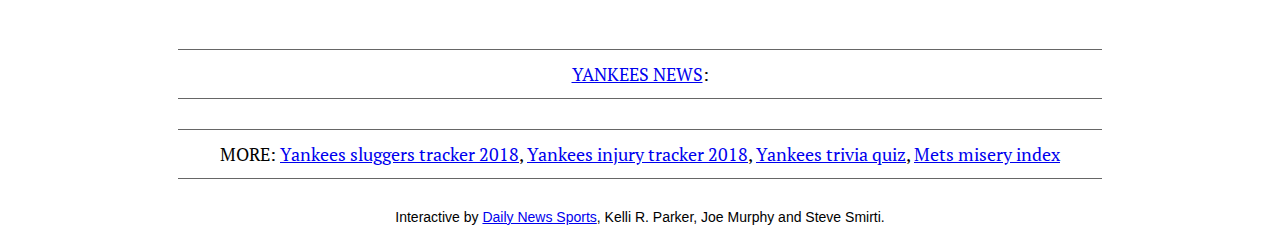
==== commit 383870c5: "Fix issue with Mickey Mantle in the lead" ====
--- a/www/roger-maris-mickey-mantle-vs-giancarlo-stanton-aaron-judge/index.html
+++ b/www/roger-maris-mickey-mantle-vs-giancarlo-stanton-aaron-judge/index.html
@@ -180,13 +180,13 @@
         </p>
 
         <p class="byline deemphasize">
-            Interactive by <a href="http://www.nydailynews.com/sports">Daily News Sports</a>, Kelli R. Parker, Joe Murphy and Steve Smirti
+            Interactive by <a href="http://www.nydailynews.com/sports">Daily News Sports</a>, Kelli R. Parker, Joe Murphy and Steve Smirti.
         </p>
     </article>
 </main>
 
 <script src="//interactive.nydailynews.com/js/d3/d3.v4.min.js"></script>
-<script onload="chrt.type='maris-mantle'; chrt.init('2018', { pathing: '../' });" src="../js/app.js?v20180530"></script>
+<script onload="chrt.type='maris-mantle'; chrt.init('2018', { pathing: '../' });" src="../js/app.js?v201806"></script>
 
 <!-- CONTENT-END -->
 
